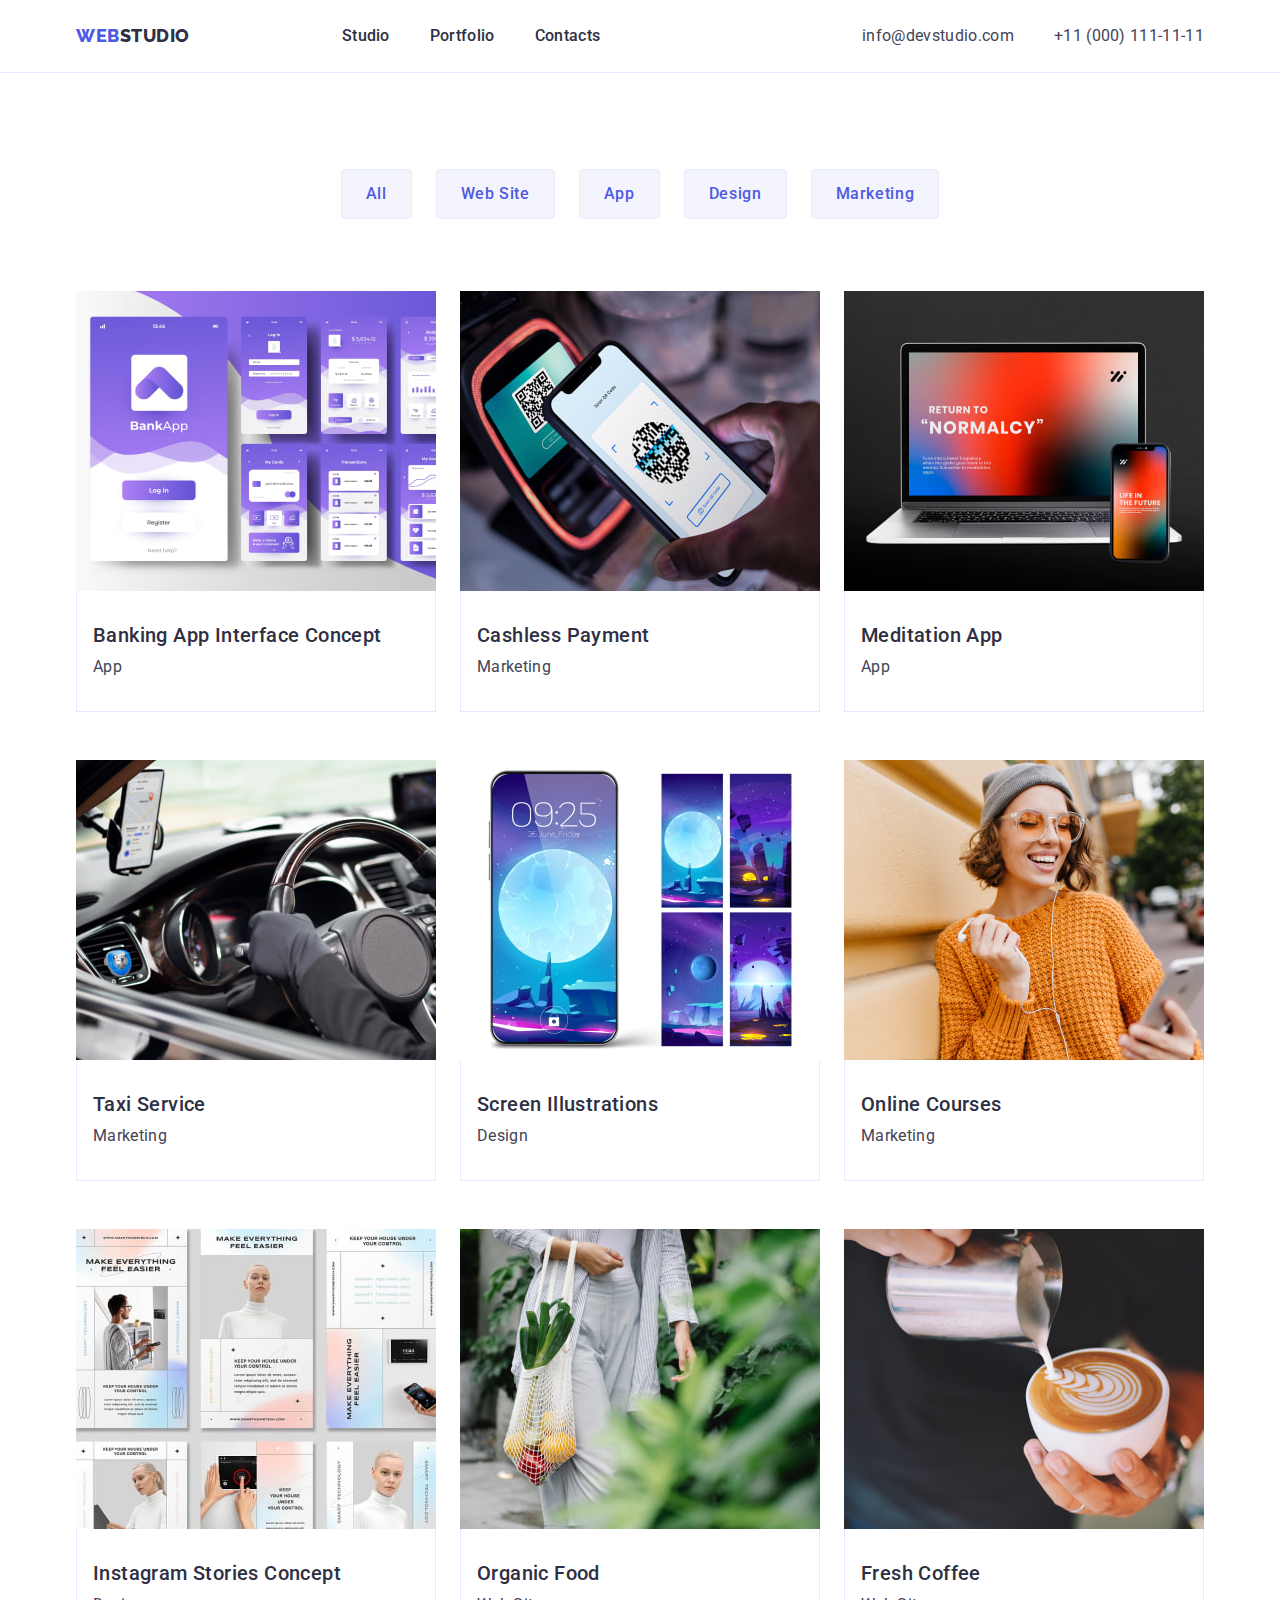
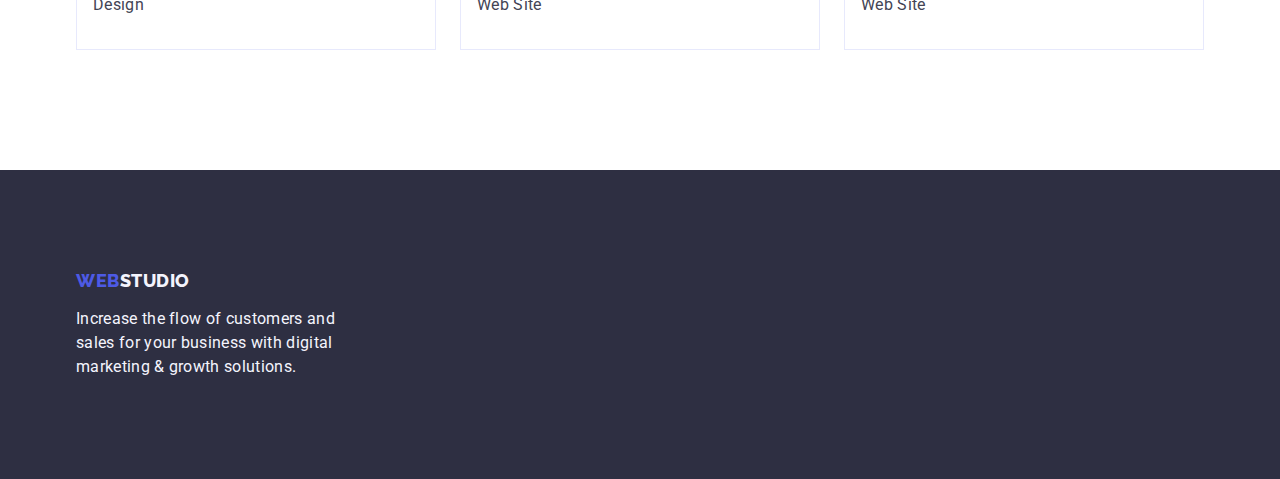
==== portfolio.html @ 20283d9d "Initial commit" ====
<!DOCTYPE html>
<html lang="en">
  <head>
    <meta charset="UTF-8" />
    <link rel="preconnect" href="https://fonts.googleapis.com" />
    <link rel="preconnect" href="https://fonts.gstatic.com" crossorigin />
    <link
      href="https://fonts.googleapis.com/css2?family=Raleway:wght@800&family=Roboto:wght@400;500;700;900&display=swap"
      rel="stylesheet"
    />
    <meta name="viewport" content="width=device-width, initial-scale=1.0" />
    <title>Document</title>
    <link
      rel="stylesheet"
      href="https://cdnjs.cloudflare.com/ajax/libs/modern-normalize/2.0.0/modern-normalize.min.css"
    />
    <link rel="stylesheet" href="./css/styles.css" />
  </head>
  <body>
    <header class="header-wrapper">
      <!-- Logo -->
      <div class="container header-container">
        <nav class="list nav-list">
          <a class="link logo" href="./index.html"
            >Web<span class="studio">Studio</span></a
          >
          <ul class="header-list list">
            <li>
              <a class="link link-menu" href="./index.html">Studio</a>
            </li>
            <li>
              <a class="link link-menu" href="./portfolio.html">Portfolio</a>
            </li>
            <li>
              <a class="link link-menu" href="">Contacts</a>
            </li>
          </ul>
        </nav>
        <address class="address">
          <ul class="list address-list">
            <li>
              <a class="link link-address" href="mailto:info@devstudio.com"
                >info@devstudio.com</a
              >
            </li>
            <li>
              <a class="link link-address" href="tel:+110001111111"
                >+11 (000) 111-11-11</a
              >
            </li>
          </ul>
        </address>
      </div>
    </header>
    <main>
      <section class="portfolio-section">
        <div class="container">
          <h1 class="visually-hidden">Portfolio</h1>
          <!--Filters -->
          <ul class="list list-filters">
            <li>
              <button class="filters-btn button" type="button">All</button>
            </li>
            <li>
              <button class="filters-btn button" type="button">Web Site</button>
            </li>
            <li>
              <button class="filters-btn button" type="button">App</button>
            </li>
            <li>
              <button class="filters-btn button" type="button">Design</button>
            </li>
            <li>
              <button class="filters-btn button" type="button">
                Marketing
              </button>
            </li>
          </ul>
          <!--Option-->
          <ul class="list option-list">
            <li class="option-item">
              <a class="link" href="#">
                <img
                  class="option-item-img"
                  src="./images/portfolio/img-3-p.jpg"
                  alt="Banking App"
                  width="360"
                  height="300"
                />
                <div class="option-wrapper">
                  <h2 class="option-title">Banking App Interface Concept</h2>
                  <p class="option-text">App</p>
                </div>
              </a>
            </li>
            <li class="option-item">
              <a class="link" href="#">
                <img
                  class="option-item-img"
                  src="./images/portfolio/img-2-p.jpg"
                  alt="Cashless Payment"
                  width="360"
                  height="300"
                />
                <div class="option-wrapper">
                  <h2 class="option-title">Cashless Payment</h2>
                  <p class="option-text">Marketing</p>
                </div>
              </a>
            </li>
            <li class="option-item">
              <a class="link" href="#">
                <img
                  class="option-item-img"
                  src="./images/portfolio/img-1-p.jpg"
                  alt="Meditation App"
                  width="360"
                  height="300"
                />
                <div class="option-wrapper">
                  <h2 class="option-title">Meditation App</h2>
                  <p class="option-text">App</p>
                </div>
              </a>
            </li>
            <li class="option-item">
              <a class="link" href="#">
                <img
                  class="option-item-img"
                  src="./images/portfolio/img-4-p.jpg"
                  alt="Taxi Server"
                  width="360"
                  height="300"
                />
                <div class="option-wrapper">
                  <h2 class="option-title">Taxi Service</h2>
                  <p class="option-text">Marketing</p>
                </div>
              </a>
            </li>
            <li class="option-item">
              <a class="link" href="#">
                <img
                  class="option-item-img"
                  src="./images/portfolio/img-5-p.jpg"
                  alt="Screen Illustration"
                  width="360"
                  height="300"
                />
                <div class="option-wrapper">
                  <h2 class="option-title">Screen Illustrations</h2>
                  <p class="option-text">Design</p>
                </div>
              </a>
            </li>
            <li class="option-item">
              <a class="link" href="#">
                <img
                  class="option-item-img"
                  src="./images/portfolio/img-6-p.jpg"
                  alt="Online Courses"
                  width="360"
                  height="300"
                />
                <div class="option-wrapper">
                  <h2 class="option-title">Online Courses</h2>
                  <p class="option-text">Marketing</p>
                </div>
              </a>
            </li>
            <li class="option-item">
              <a class="link" href="#">
                <img
                  class="option-item-img"
                  src="./images/portfolio/img-7-p.jpg"
                  alt="Instagram Stories Concept"
                  width="360"
                  height="300"
                />
                <div class="option-wrapper">
                  <h2 class="option-title">Instagram Stories Concept</h2>
                  <p class="option-text">Design</p>
                </div>
              </a>
            </li>
            <li class="option-item">
              <a class="link" href="#">
                <img
                  class="option-item-img"
                  src="./images/portfolio/img-8-p.jpg"
                  alt="Organic Food"
                  width="360"
                  height="300"
                />
                <div class="option-wrapper">
                  <h2 class="option-title">Organic Food</h2>
                  <p class="option-text">Web Site</p>
                </div>
              </a>
            </li>
            <li class="option-item">
              <a class="link" href="#">
                <img
                  class="option-item-img"
                  src="./images/portfolio/img-9-p.jpg"
                  alt="Fresh Coffee"
                  width="360"
                  height="300"
                />
                <div class="option-wrapper">
                  <h2 class="option-title">Fresh Coffee</h2>
                  <p class="option-text">Web Site</p>
                </div>
              </a>
            </li>
          </ul>
        </div>
      </section>
    </main>
    <footer class="list-footer">
      <div class="container footer-container">
        <a class="logo-footer link logo" href="./index.html"
          >Web<span class="logos-studios">Studio</span></a
        >
        <p class="logos-text">
          Increase the flow of customers and sales for your business with
          digital marketing & growth solutions.
        </p>
      </div>
    </footer>
  </body>
</html>
---- css/styles.css ----
:root {
  --iris: #4d5ae5;
  --ocean: #404bbf;
  --navy-blue: #2e2f42;
  --success-color: #31d0aa;
  --text-color: #2e2f42;
  --subtle-text-color: #8e8f99;
  --cornflower: #e7e9fc;
  --cloud: #f4f4fd;
  --modal-overlay-color: #2e2f42;
  --hero-background-color: #2e2f42;
  --white-background-color: #ffffff;
  --modal-background-color: #fcfcfc;
  --primary-font: 'Raleway', sans-serif;
  --title-font: 'Roboto', sans-serif;
  --slate: #434455;
}

/**
  |============================
  |Base style
  |============================
*/
/* *,
*::before,
*::after {
  box-sizing: border-box;
} */

body {
  font-family: 'Roboto', sans-serif;
  font-weight: Regular;
  size: 16px;
  font-style: normal;
  font-weight: 400;
  line-height: 1.5;
  letter-spacing: 2%;
  color: #434455;
  background-color: var(--white-background-color);
  margin: 0;
}
.visually-hidden {
  position: absolute;
  width: 1px;
  height: 1px;
  margin: -1px;
  border: 0;
  padding: 0;
  white-space: nowrap;
  clip-path: inset(100%);
  clip: rect(0 0 0 0);
  overflow: hidden;
}

ul {
  margin: 0;
  padding: 0;
  list-style-type: none;
}
h1,
h2,
h3,
h4,
h5,
h6,
p {
  margin: 0;
}

.list {
  list-style: none;
  padding: 0;
  margin: 0;
}
.link {
  color: currentColor;
  text-decoration: none;
}
.button {
  cursor: pointer;
}
img {
  display: block;
  max-width: 100%;
  height: auto;
}

.container {
  width: 1158px;
  margin-left: auto;
  margin-right: auto;
  padding-left: 15px;
  padding-right: 15px;
}
.section {
  padding: 120px 0;
}

.title {
  color: var(--navy-blue, #2e2f42);
  text-align: center;
  font-family: var(--title-font);
  font-size: 36px;
  font-weight: 700;
  line-height: 1.11; /* 111.111% */
  letter-spacing: 0.72px;
  text-transform: capitalize;
  width: 333px;
  margin: 0 auto;
  margin-bottom: 72px;
}

/**
  |============================
  | Header
  |============================
*/
.header-wrapper {
  border-bottom: 1px solid #e7e9fc;
}

.header-container {
  display: flex;
  justify-content: space-between;
}

.nav-list {
  display: flex;
  align-items: center;
}

.header-list {
  display: flex;
  gap: 40px;
}

.logo {
  color: var(--iris, #4d5ae5);
  font-family: 'Raleway', sans-serif;
  font-size: 18px;
  font-style: normal;
  font-weight: 800;
  line-height: 1.17; /* 116.667% */
  letter-spacing: 0.03em;
  text-transform: uppercase;
  text-decoration: none;
  margin-right: 76px;
}
.link {
  text-decoration: none;
  display: inline-block;
}
.studio {
  color: var(--navy-blue, #2e2f42);
  font-family: 'Raleway', sans-serif;
  font-size: 18px;
  font-style: normal;
  font-weight: 800;
  line-height: 1.17; /* 116.667% */
  letter-spacing: 0.03em;
  text-transform: uppercase;
  margin-right: 76px;
}
.list {
  color: var(--navy-blue, #2e2f42);
  font-family: Roboto;
  font-size: 16px;
  font-weight: 500;
  line-height: 1.5; /* 150% */
  letter-spacing: 0.02em;
}

.list .link-menu:hover,
.list .link-menu:focus {
  color: var(--ocean, #404bbf);
}

.link-menu {
  font-size: 16px;
  font-weight: 500;
  line-height: 1.5; /* 150% */
  letter-spacing: 0.02em;
  color: var(--navy-blue, #2e2f42);
  text-decoration: none;
  padding: 24px 0;
}

.address-list {
  display: flex;
  gap: 40px;
  padding-top: 24px;
  padding-bottom: 24px;
}

.address .link-address:hover,
.address .link-address:focus {
  color: var(--ocean, #404bbf);
}
.address {
  font-style: normal;
}
.link-address {
  font-family: var(--title-font);
  font-size: 16px;
  font-weight: 400;
  line-height: 1.5; /* 150% */
  letter-spacing: 0.32px;
  color: var(--slate, #434455);
  text-decoration: none;
}

/**
  |============================
  | Hero
  |============================
*/

.list-hero {
  padding: 188px 0;
  background-color: var(--navy-blue, #2e2f42);
  display: flex;
  flex-direction: column;
  align-items: center;
}
.hero-title {
  font-family: var(--title-font);
  font-size: 56px;
  font-weight: 700;
  line-height: 1.07; /* 107.143% */
  color: var(--white, #fff);
  text-align: center;
  letter-spacing: 1.12px;
  max-width: 496px;
  margin: auto;
  margin-bottom: 48px;
}
.hero-btn {
  font-family: var(--title-font);
  font-size: 16px;
  font-weight: 500;
  background-color: var(--iris, #4d5ae5);
  color: var(--white, #fff);
  line-height: 1.5; /* 150% */
  letter-spacing: 0.04em;
  cursor: pointer;
  padding: 16px 32px;
  border-radius: 4px;
  box-shadow: 0px 4px 4px 0px rgba(0, 0, 0, 0.15);
  margin: auto;
  border: 0px;
  min-width: 169px;
  display: block;
}

.hero-btn:hover,
.hero-btn:focus {
  background: var(--ocean, #404bbf);
}
/**
  |============================
  | Advantages
  |============================
*/
.advantages-list {
  display: flex;
  gap: 24px;
}
.advantages-item {
  flex-basis: calc((100% - 24px * 3) / 4);
}

.advantages-item-title {
  font-family: var(--title-font);
  font-size: 20px;
  font-weight: 500;
  line-height: 1.2; /* 120% */
  color: var(--navy-blue, #2e2f42);
  letter-spacing: 0.4px;
  margin-bottom: 8px;
}
.advantages-item-text {
  font-family: var(--title-font);
  font-size: 16px;
  line-height: 1.5; /* 150% */
  color: var(--slate, #434455);
  letter-spacing: 0.32px;
}
/**
  |============================
  | Works
  |============================
*/
.work-section {
  padding-bottom: 120px;
}
.works-list {
  display: flex;
  gap: 24px;
}

/**
  |============================
  | Team
  |============================
*/

.team-section {
  background-color: #f4f4fd;
}

.team-list {
  display: flex;
  gap: 24px;
}

.team-wrapper {
  padding: 32px 0;
}
.team-item {
  border-radius: 0px 0px 4px 4px;
  background: var(--white, #fff);
  box-shadow: 0px 2px 1px 0px rgba(46, 47, 66, 0.08),
    0px 1px 1px 0px rgba(46, 47, 66, 0.16),
    0px 1px 6px 0px rgba(46, 47, 66, 0.08);
}
.team-item-title {
  font-family: var(--title-font);
  font-size: 20px;
  font-weight: 500;
  line-height: 1.2; /* 120% */
  color: var(--navy-blue, #2e2f42);
  background-color: #ffffff;
  text-align: center;
  letter-spacing: 0.4px;
  margin-bottom: 8px;
}
.team-item-text {
  font-size: 16px;
  line-height: 1.5; /* 150% */
  color: var(--slate, #434455);
  text-align: center;
  letter-spacing: 0.32px;
}

.team-item-img {
  margin-bottom: 32px;
}

/**
  |============================
  | Section Portfolio
  |============================
*/

.portfolio-section {
  padding-top: 96px;
  padding-bottom: 120px;
}

/**
  |============================
  | Filters
  |============================
*/

.filters-btn {
  border: 1px solid var(--cornflower, #e7e9fc);
  cursor: pointer;
  color: var(--iris, #4d5ae5);
  background: var(--cloud, #f4f4fd);
  text-align: center;
  font-family: 'Roboto', sans-serif;
  font-size: 16px;
  font-weight: 500;
  line-height: 1.5; /* 150% */
  letter-spacing: 0.04em;
  padding: 12px 24px;
  border-radius: 4px;
}

.filters-btn:hover,
.filters-btn:focus {
  background-color: #404bbf;
  color: #ffffff;
  border: 1px solid transparent;
}

.list-filters {
  display: flex;
  justify-content: center;
  gap: 24px;

  margin-bottom: 72px;
}

/**
  |============================
  | Option 
  |============================
*/

.option-wrapper {
  border: 1px solid var(--cornflower, #e7e9fc);
  background: var(--white, #fff);
  padding: 32px 16px;
  border-top: none;
}
.option-list {
  display: flex;
  flex-wrap: wrap;
  gap: 48px 24px;
}

.option-item {
  width: calc((100% - 48px) / 3);
}

.option-title {
  color: var(--navy-blue, #2e2f42);
  font-size: 20px;
  font-weight: 500;
  line-height: 1.2; /* 120% */
  letter-spacing: 0.02em;
  text-transform: none;
  margin-bottom: 8px;
}
.option-text {
  color: var(--slate, #434455);
  font-size: 16px;
  font-style: normal;
  font-weight: 400;
  line-height: 24px; /* 150% */
  letter-spacing: 0.32px;
  text-transform: none;
}
/**
  |============================
  | Footer
  |============================
*/
.logo-footer {
  margin-bottom: 16px;
}
.list-footer {
  background: var(--navy-blue, #2e2f42);
  width: 264;
  padding-top: 100px;
  padding-bottom: 100px;
}
.logos-studios {
  color: #f4f4fd;
  font-family: 'Raleway', sans-serif;
  font-size: 18px;
  font-style: normal;
  font-weight: 800;
  line-height: 1, 17; /* 116.667% */
  letter-spacing: 0.54px;
  text-transform: uppercase;
}
.logos-text {
  color: #f4f4fd;
  font-family: var(--title-font);
  font-size: 16px;
  line-height: 1.5; /* 150% */
  letter-spacing: 0.32px;
  width: 264px;
}
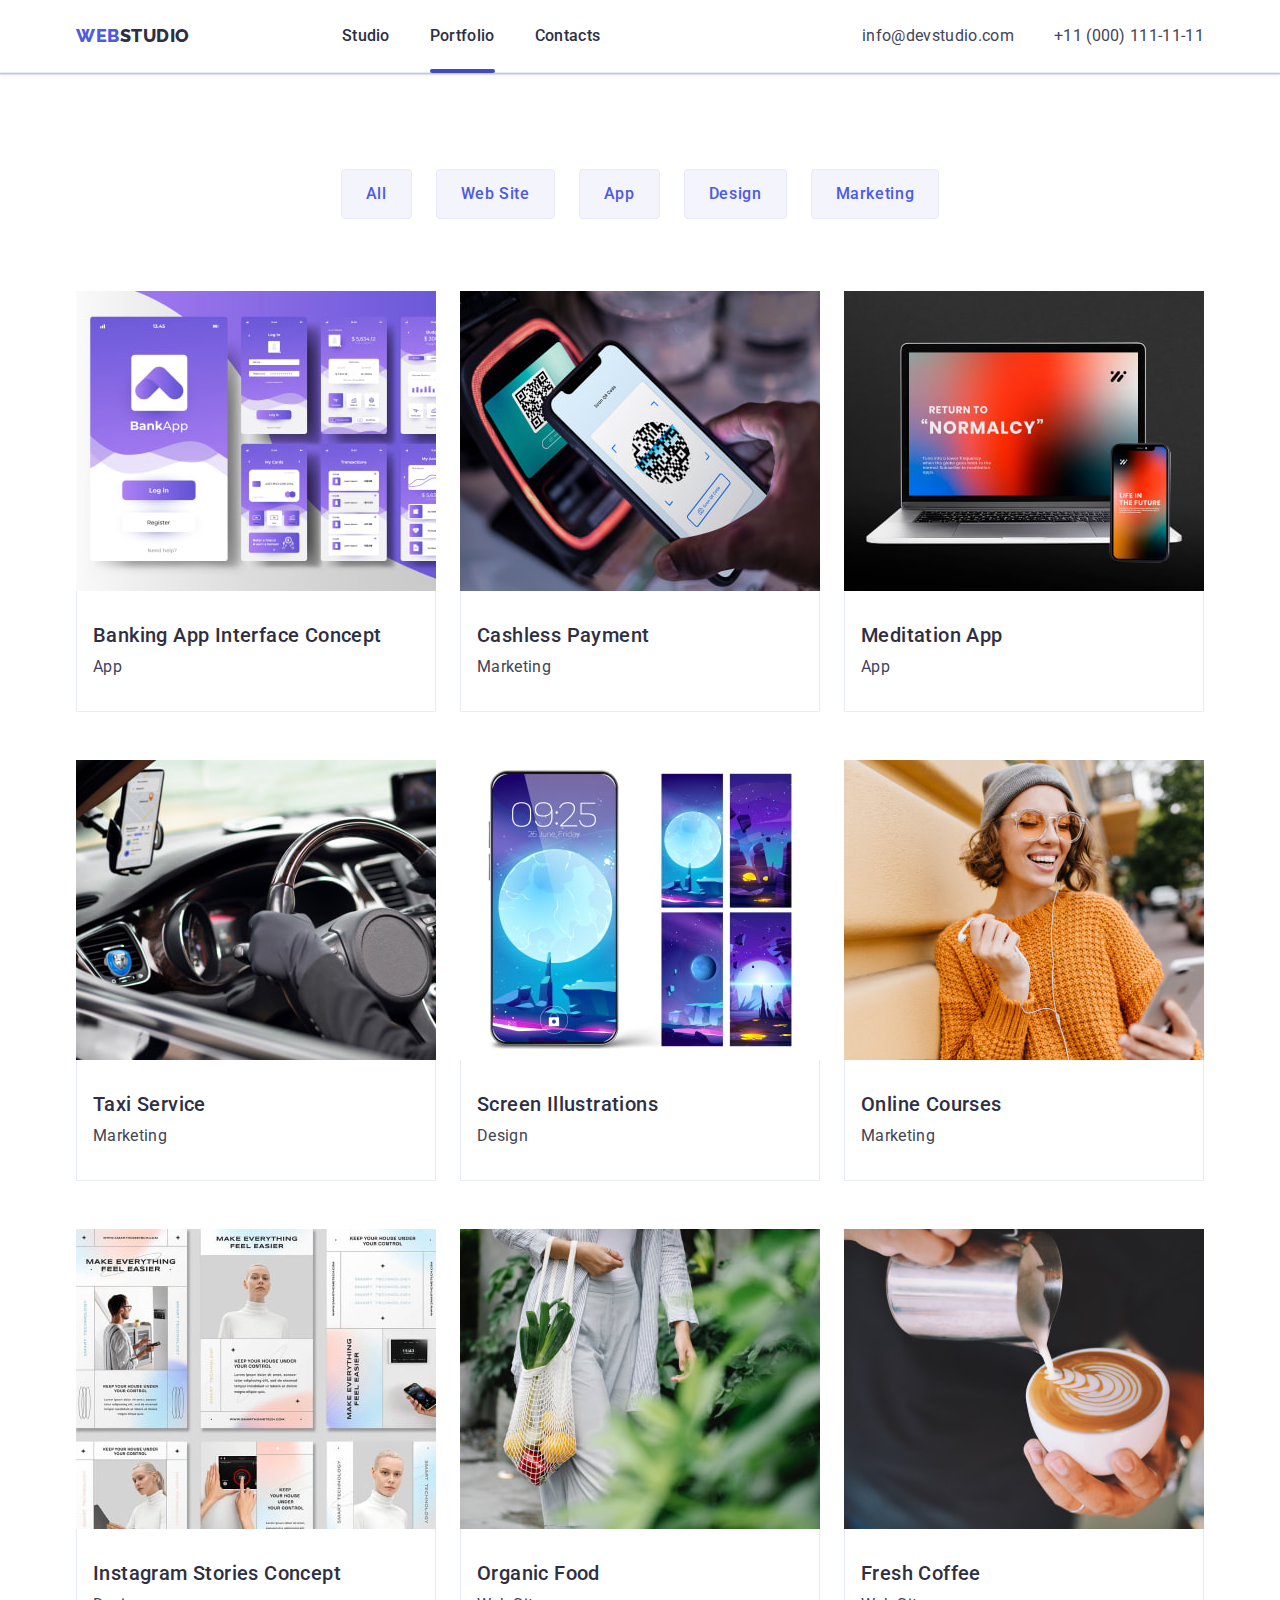
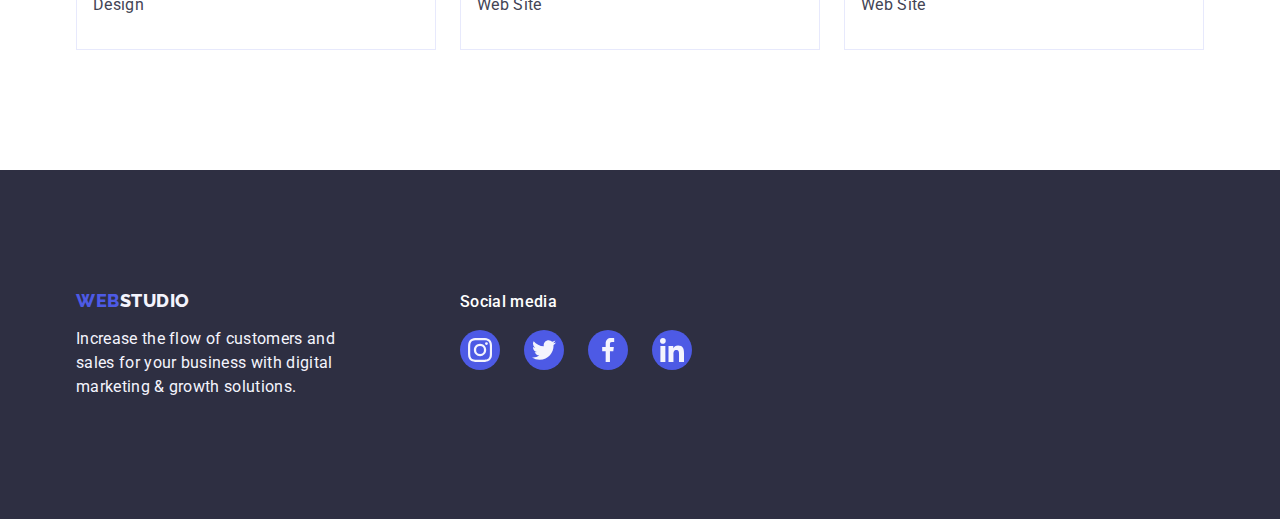
==== commit df4d7593: "Update index.html" ====
--- a/portfolio.html
+++ b/portfolio.html
@@ -29,7 +29,9 @@
               <a class="link link-menu" href="./index.html">Studio</a>
             </li>
             <li>
-              <a class="link link-menu" href="./portfolio.html">Portfolio</a>
+              <a class="link link-menu current" href="./portfolio.html"
+                >Portfolio</a
+              >
             </li>
             <li>
               <a class="link link-menu" href="">Contacts</a>
@@ -80,13 +82,22 @@
           <ul class="list option-list">
             <li class="option-item">
               <a class="link" href="#">
-                <img
-                  class="option-item-img"
-                  src="./images/portfolio/img-3-p.jpg"
-                  alt="Banking App"
-                  width="360"
-                  height="300"
-                />
+                <div class="option-box">
+                  <img
+                    class="option-item-img"
+                    src="./images/portfolio/img-3-p.jpg"
+                    alt="Banking App"
+                    width="360"
+                    height="300"
+                  />
+                  <div class="overlay">
+                    <p class="overlay-text">
+                      14 Stylish and User-Friendly App Design Concepts · Task
+                      Manager App · Calorie Tracker App · Exotic Fruit Ecommerce
+                      App · Cloud Storage App
+                    </p>
+                  </div>
+                </div>
                 <div class="option-wrapper">
                   <h2 class="option-title">Banking App Interface Concept</h2>
                   <p class="option-text">App</p>
@@ -95,13 +106,22 @@
             </li>
             <li class="option-item">
               <a class="link" href="#">
-                <img
-                  class="option-item-img"
-                  src="./images/portfolio/img-2-p.jpg"
-                  alt="Cashless Payment"
-                  width="360"
-                  height="300"
-                />
+                <div class="option-box">
+                  <img
+                    class="option-item-img"
+                    src="./images/portfolio/img-2-p.jpg"
+                    alt="Cashless Payment"
+                    width="360"
+                    height="300"
+                  />
+                  <div class="overlay">
+                    <p class="overlay-text">
+                      14 Stylish and User-Friendly App Design Concepts · Task
+                      Manager App · Calorie Tracker App · Exotic Fruit Ecommerce
+                      App · Cloud Storage App
+                    </p>
+                  </div>
+                </div>
                 <div class="option-wrapper">
                   <h2 class="option-title">Cashless Payment</h2>
                   <p class="option-text">Marketing</p>
@@ -110,13 +130,22 @@
             </li>
             <li class="option-item">
               <a class="link" href="#">
-                <img
-                  class="option-item-img"
-                  src="./images/portfolio/img-1-p.jpg"
-                  alt="Meditation App"
-                  width="360"
-                  height="300"
-                />
+                <div class="option-box">
+                  <img
+                    class="option-item-img"
+                    src="./images/portfolio/img-1-p.jpg"
+                    alt="Cashless Payment"
+                    width="360"
+                    height="300"
+                  />
+                  <div class="overlay">
+                    <p class="overlay-text">
+                      14 Stylish and User-Friendly App Design Concepts · Task
+                      Manager App · Calorie Tracker App · Exotic Fruit Ecommerce
+                      App · Cloud Storage App
+                    </p>
+                  </div>
+                </div>
                 <div class="option-wrapper">
                   <h2 class="option-title">Meditation App</h2>
                   <p class="option-text">App</p>
@@ -125,13 +154,22 @@
             </li>
             <li class="option-item">
               <a class="link" href="#">
-                <img
-                  class="option-item-img"
-                  src="./images/portfolio/img-4-p.jpg"
-                  alt="Taxi Server"
-                  width="360"
-                  height="300"
-                />
+                <div class="option-box">
+                  <img
+                    class="option-item-img"
+                    src="./images/portfolio/img-4-p.jpg"
+                    alt="Taxi Server"
+                    width="360"
+                    height="300"
+                  />
+                  <div class="overlay">
+                    <p class="overlay-text">
+                      14 Stylish and User-Friendly App Design Concepts · Task
+                      Manager App · Calorie Tracker App · Exotic Fruit Ecommerce
+                      App · Cloud Storage App
+                    </p>
+                  </div>
+                </div>
                 <div class="option-wrapper">
                   <h2 class="option-title">Taxi Service</h2>
                   <p class="option-text">Marketing</p>
@@ -140,13 +178,22 @@
             </li>
             <li class="option-item">
               <a class="link" href="#">
-                <img
-                  class="option-item-img"
-                  src="./images/portfolio/img-5-p.jpg"
-                  alt="Screen Illustration"
-                  width="360"
-                  height="300"
-                />
+                <div class="option-box">
+                  <img
+                    class="option-item-img"
+                    src="./images/portfolio/img-5-p.jpg"
+                    alt="Screen Illustration"
+                    width="360"
+                    height="300"
+                  />
+                  <div class="overlay">
+                    <p class="overlay-text">
+                      14 Stylish and User-Friendly App Design Concepts · Task
+                      Manager App · Calorie Tracker App · Exotic Fruit Ecommerce
+                      App · Cloud Storage App
+                    </p>
+                  </div>
+                </div>
                 <div class="option-wrapper">
                   <h2 class="option-title">Screen Illustrations</h2>
                   <p class="option-text">Design</p>
@@ -155,13 +202,22 @@
             </li>
             <li class="option-item">
               <a class="link" href="#">
-                <img
-                  class="option-item-img"
-                  src="./images/portfolio/img-6-p.jpg"
-                  alt="Online Courses"
-                  width="360"
-                  height="300"
-                />
+                <div class="option-box">
+                  <img
+                    class="option-item-img"
+                    src="./images/portfolio/img-6-p.jpg"
+                    alt="Online Courses"
+                    width="360"
+                    height="300"
+                  />
+                  <div class="overlay">
+                    <p class="overlay-text">
+                      14 Stylish and User-Friendly App Design Concepts · Task
+                      Manager App · Calorie Tracker App · Exotic Fruit Ecommerce
+                      App · Cloud Storage App
+                    </p>
+                  </div>
+                </div>
                 <div class="option-wrapper">
                   <h2 class="option-title">Online Courses</h2>
                   <p class="option-text">Marketing</p>
@@ -170,13 +226,22 @@
             </li>
             <li class="option-item">
               <a class="link" href="#">
-                <img
-                  class="option-item-img"
-                  src="./images/portfolio/img-7-p.jpg"
-                  alt="Instagram Stories Concept"
-                  width="360"
-                  height="300"
-                />
+                <div class="option-box">
+                  <img
+                    class="option-item-img"
+                    src="./images/portfolio/img-7-p.jpg"
+                    alt="Instagram Stories Concept"
+                    width="360"
+                    height="300"
+                  />
+                  <div class="overlay">
+                    <p class="overlay-text">
+                      14 Stylish and User-Friendly App Design Concepts · Task
+                      Manager App · Calorie Tracker App · Exotic Fruit Ecommerce
+                      App · Cloud Storage App
+                    </p>
+                  </div>
+                </div>
                 <div class="option-wrapper">
                   <h2 class="option-title">Instagram Stories Concept</h2>
                   <p class="option-text">Design</p>
@@ -185,13 +250,22 @@
             </li>
             <li class="option-item">
               <a class="link" href="#">
-                <img
-                  class="option-item-img"
-                  src="./images/portfolio/img-8-p.jpg"
-                  alt="Organic Food"
-                  width="360"
-                  height="300"
-                />
+                <div class="option-box">
+                  <img
+                    class="option-item-img"
+                    src="./images/portfolio/img-8-p.jpg"
+                    alt="Organic Food"
+                    width="360"
+                    height="300"
+                  />
+                  <div class="overlay">
+                    <p class="overlay-text">
+                      14 Stylish and User-Friendly App Design Concepts · Task
+                      Manager App · Calorie Tracker App · Exotic Fruit Ecommerce
+                      App · Cloud Storage App
+                    </p>
+                  </div>
+                </div>
                 <div class="option-wrapper">
                   <h2 class="option-title">Organic Food</h2>
                   <p class="option-text">Web Site</p>
@@ -199,14 +273,23 @@
               </a>
             </li>
             <li class="option-item">
-              <a class="link" href="#">
-                <img
-                  class="option-item-img"
-                  src="./images/portfolio/img-9-p.jpg"
-                  alt="Fresh Coffee"
-                  width="360"
-                  height="300"
-                />
+              <a class="link option-link" href="#">
+                <div class="option-box">
+                  <img
+                    class="option-item-img"
+                    src="./images/portfolio/img-9-p.jpg"
+                    alt="Fresh Coffee"
+                    width="360"
+                    height="300"
+                  />
+                  <div class="overlay">
+                    <p class="overlay-text">
+                      14 Stylish and User-Friendly App Design Concepts · Task
+                      Manager App · Calorie Tracker App · Exotic Fruit Ecommerce
+                      App · Cloud Storage App
+                    </p>
+                  </div>
+                </div>
                 <div class="option-wrapper">
                   <h2 class="option-title">Fresh Coffee</h2>
                   <p class="option-text">Web Site</p>
@@ -217,15 +300,42 @@
         </div>
       </section>
     </main>
-    <footer class="list-footer">
-      <div class="container footer-container">
-        <a class="logo-footer link logo" href="./index.html"
-          >Web<span class="logos-studios">Studio</span></a
-        >
-        <p class="logos-text">
-          Increase the flow of customers and sales for your business with
-          digital marketing & growth solutions.
-        </p>
+    <footer class="list-footer section">
+      <div class="footer-container container">
+        <div class="logo-foot-container">
+          <a class="logo-footer link logo" href="./index.html"
+            >Web<span class="logos-studios">Studio</span></a
+          >
+          <p class="logos-text">
+            Increase the flow of customers and sales for your business with
+            digital marketing & growth solutions.
+          </p>
+        </div>
+        <div class="social-container">
+          <h3 class="social-title">Social media</h3>
+          <ul class="social-list list">
+            <li class="icon-footer">
+              <svg class="icon" width="24px" height="24px">
+                <use href="./images/icons.svg#icon-instagram"></use>
+              </svg>
+            </li>
+            <li class="icon-footer">
+              <svg class="icon" width="24px" height="24px">
+                <use href="./images/icons.svg#icon-twitter"></use>
+              </svg>
+            </li>
+            <li class="icon-footer">
+              <svg class="icon" width="24px" height="24px">
+                <use href="./images/icons.svg#icon-facebook"></use>
+              </svg>
+            </li>
+            <li class="icon-footer">
+              <svg class="icon" width="24px" height="24px">
+                <use href="./images/icons.svg#icon-linkedin"></use>
+              </svg>
+            </li>
+          </ul>
+        </div>
       </div>
     </footer>
   </body>
--- a/css/styles.css
+++ b/css/styles.css
@@ -1,30 +1,27 @@
 :root {
+  /* Color */
   --iris: #4d5ae5;
   --ocean: #404bbf;
   --navy-blue: #2e2f42;
-  --success-color: #31d0aa;
+  --green: #31d0aa;
   --text-color: #2e2f42;
-  --subtle-text-color: #8e8f99;
+  --lightslate: #8e8f99;
   --cornflower: #e7e9fc;
   --cloud: #f4f4fd;
   --modal-overlay-color: #2e2f42;
   --hero-background-color: #2e2f42;
   --white-background-color: #ffffff;
-  --modal-background-color: #fcfcfc;
+  --dairy: #fcfcfc;
+  --slate: #434455;
+  /* Font */
   --primary-font: 'Raleway', sans-serif;
   --title-font: 'Roboto', sans-serif;
-  --slate: #434455;
 }
 
 /**
   |============================
   |Base style
   |============================
-*/
-/* *,
-*::before,
-*::after {
-  box-sizing: border-box;
 } */
 
 body {
@@ -75,7 +72,9 @@
 .link {
   color: currentColor;
   text-decoration: none;
-}
+  display: inline-block;
+}
+
 .button {
   cursor: pointer;
 }
@@ -86,7 +85,7 @@
 }
 
 .container {
-  width: 1158px;
+  max-width: 1158px;
   margin-left: auto;
   margin-right: auto;
   padding-left: 15px;
@@ -109,6 +108,11 @@
   margin: 0 auto;
   margin-bottom: 72px;
 }
+.icon {
+  list-style: none;
+  padding: 0;
+  margin: 0;
+}
 
 /**
   |============================
@@ -116,7 +120,11 @@
   |============================
 */
 .header-wrapper {
-  border-bottom: 1px solid #e7e9fc;
+  border-bottom: 1px solid var(--cornflower, #e7e9fc);
+  background: var(--white, #fff);
+  box-shadow: 0px 1px 6px 0px rgba(46, 47, 66, 0.08),
+    0px 1px 1px 0px rgba(46, 47, 66, 0.16),
+    0px 2px 1px 0px rgba(46, 47, 66, 0.08);
 }
 
 .header-container {
@@ -146,10 +154,7 @@
   text-decoration: none;
   margin-right: 76px;
 }
-.link {
-  text-decoration: none;
-  display: inline-block;
-}
+
 .studio {
   color: var(--navy-blue, #2e2f42);
   font-family: 'Raleway', sans-serif;
@@ -170,11 +175,6 @@
   letter-spacing: 0.02em;
 }
 
-.list .link-menu:hover,
-.list .link-menu:focus {
-  color: var(--ocean, #404bbf);
-}
-
 .link-menu {
   font-size: 16px;
   font-weight: 500;
@@ -183,6 +183,28 @@
   color: var(--navy-blue, #2e2f42);
   text-decoration: none;
   padding: 24px 0;
+  position: relative;
+  transition: color 250ms cubic-bezier(0.4, 0, 0.2, 1);
+}
+
+.list .link-menu:hover,
+.list .link-menu:focus {
+  color: var(--ocean, #404bbf);
+}
+
+.link-menu::after {
+  content: '';
+  display: block;
+  width: 100%;
+  height: 4px;
+  border-radius: 2px;
+  position: absolute;
+  bottom: -1px;
+  left: 0;
+}
+
+.link-menu.current::after {
+  background: var(--ocean, #404bbf);
 }
 
 .address-list {
@@ -207,6 +229,7 @@
   letter-spacing: 0.32px;
   color: var(--slate, #434455);
   text-decoration: none;
+  transition: color 250ms cubic-bezier(0.4, 0, 0.2, 1);
 }
 
 /**
@@ -217,10 +240,20 @@
 
 .list-hero {
   padding: 188px 0;
+  max-width: 1440px;
+  height: 600px;
+  margin: 0 auto;
   background-color: var(--navy-blue, #2e2f42);
   display: flex;
   flex-direction: column;
   align-items: center;
+  background-image: linear-gradient(
+      rgba(46, 47, 66, 0.7),
+      rgba(46, 47, 66, 0.7)
+    ),
+    url(../images/hero-img/people-office1.jpg);
+  background-repeat: no-repeat;
+  background-position: center;
 }
 .hero-title {
   font-family: var(--title-font);
@@ -250,17 +283,28 @@
   border: 0px;
   min-width: 169px;
   display: block;
+  transition: background-color 250ms cubic-bezier(0.4, 0, 0.2, 1);
 }
 
 .hero-btn:hover,
 .hero-btn:focus {
-  background: var(--ocean, #404bbf);
+  background-color: var(--ocean, #404bbf);
 }
 /**
   |============================
   | Advantages
   |============================
 */
+
+.icon-container {
+  padding: 24px 100px;
+  display: flex;
+  justify-content: center;
+  align-items: center;
+  border-radius: 4px;
+  background: var(--cloud, #f4f4fd);
+  margin-bottom: 8px;
+}
 .advantages-list {
   display: flex;
   gap: 24px;
@@ -304,6 +348,30 @@
   |============================
 */
 
+.icon-list {
+  display: flex;
+  flex-wrap: wrap;
+  gap: 24px;
+  justify-content: center;
+  align-items: center;
+}
+
+.icon-item {
+  display: flex;
+  justify-content: center;
+  align-items: center;
+  background-color: var(--iris, #4d5ae5);
+  width: 40px;
+  height: 40px;
+  flex-shrink: 0;
+  border-radius: 50%;
+  transition: background-color 250ms cubic-bezier(0.4, 0, 0.2, 1);
+}
+
+.icon-item:hover,
+.icon-item:focus {
+  background-color: var(--green, #31d0aa);
+}
 .team-section {
   background-color: #f4f4fd;
 }
@@ -340,12 +408,40 @@
   color: var(--slate, #434455);
   text-align: center;
   letter-spacing: 0.32px;
-}
-
-.team-item-img {
-  margin-bottom: 32px;
-}
-
+  margin-bottom: 8px;
+}
+
+/**
+  |============================
+  | Customers
+  |============================
+*/
+
+.customers-list {
+  display: flex;
+  justify-content: space-between;
+  gap: 24px;
+}
+.customers-icon {
+  display: flex;
+  justify-content: center;
+  align-items: center;
+}
+
+.customers-link {
+  padding: 16px 32px;
+  fill: var(--lightslate);
+  border: 1px solid var(--lightslate);
+  border-radius: 5px;
+  transition: border-color 250ms cubic-bezier(0.4, 0, 0.2, 1),
+    color 250ms cubic-bezier(0.4, 0, 0.2, 1);
+}
+
+.customers-link:hover,
+.customers-link:focus {
+  fill: var(--ocean);
+  border: 1px solid var(--ocean);
+}
 /**
   |============================
   | Section Portfolio
@@ -376,13 +472,19 @@
   letter-spacing: 0.04em;
   padding: 12px 24px;
   border-radius: 4px;
+  transition: background-color 250ms cubic-bezier(0.4, 0, 0.2, 1),
+    color 250ms cubic-bezier(0.4, 0, 0.2, 1),
+    box-shadow 250ms cubic-bezier(0.4, 0, 0.2, 1);
 }
 
 .filters-btn:hover,
 .filters-btn:focus {
-  background-color: #404bbf;
   color: #ffffff;
   border: 1px solid transparent;
+  border-radius: 4px;
+  background: var(--ocean, #404bbf);
+  box-shadow: 0px 2px 2px 0px rgba(0, 0, 0, 0.12),
+    0px 2px 1px 0px rgba(0, 0, 0, 0.08), 0px 3px 1px 0px rgba(0, 0, 0, 0.1);
 }
 
 .list-filters {
@@ -395,7 +497,7 @@
 
 /**
   |============================
-  | Option 
+  |  Option
   |============================
 */
 
@@ -404,15 +506,13 @@
   background: var(--white, #fff);
   padding: 32px 16px;
   border-top: none;
-}
+  min-width: 360px;
+}
+
 .option-list {
   display: flex;
   flex-wrap: wrap;
   gap: 48px 24px;
-}
-
-.option-item {
-  width: calc((100% - 48px) / 3);
 }
 
 .option-title {
@@ -433,19 +533,94 @@
   letter-spacing: 0.32px;
   text-transform: none;
 }
+.option-item {
+  transition: box-shadow 250ms cubic-bezier(0.4, 0, 0.2, 1);
+}
+
+.option-box {
+  position: relative;
+  overflow: hidden;
+}
+
+.overlay {
+  display: flex;
+  justify-content: center;
+  position: absolute;
+  top: 0;
+  left: 0;
+  transform: translateY(100%);
+  transition-property: transform;
+  transition-duration: 250ms;
+  transition-timing-function: ease;
+  transition-delay: 0s;
+
+  padding: 32px;
+  padding-top: 40px;
+  width: 100%;
+  height: 100%;
+  background: var(--iris, #4d5ae5);
+}
+.overlay-text {
+  color: var(--cloud, #f4f4fd);
+  font-weight: 400;
+
+  letter-spacing: 0.02em;
+}
+
+.option-item:hover .overlay {
+  transform: translateY(0);
+}
+.option-item:hover {
+  box-shadow: 0px 2px 1px 0px rgba(46, 47, 66, 0.08),
+    0px 1px 1px 0px rgba(46, 47, 66, 0.16),
+    0px 1px 6px 0px rgba(46, 47, 66, 0.08);
+}
+
 /**
   |============================
   | Footer
   |============================
 */
+.list-footer {
+  background: var(--navy-blue, #2e2f42);
+}
+
+.footer-container {
+  display: flex;
+  gap: 120px;
+}
+.social-container {
+}
+
+.social-list {
+  display: flex;
+  flex-wrap: wrap;
+  gap: 24px;
+}
+.social-title {
+  color: var(--white, #fff);
+  font-size: 16px;
+  font-weight: 500;
+  letter-spacing: 0.32px;
+  margin-bottom: 16px;
+}
+.icon-footer {
+  background-color: var(--iris, #4d5ae5);
+  display: flex;
+  justify-content: center;
+  align-items: center;
+  width: 40px;
+  height: 40px;
+  border-radius: 50%;
+  transition: background-color 250ms cubic-bezier(0.4, 0, 0.2, 1);
+}
+
+.icon-footer:hover,
+.icon-footer:focus {
+  background-color: var(--green, #31d0aa);
+}
 .logo-footer {
   margin-bottom: 16px;
-}
-.list-footer {
-  background: var(--navy-blue, #2e2f42);
-  width: 264;
-  padding-top: 100px;
-  padding-bottom: 100px;
 }
 .logos-studios {
   color: #f4f4fd;
@@ -465,3 +640,61 @@
   letter-spacing: 0.32px;
   width: 264px;
 }
+
+/**
+  |============================
+  | Modal window
+  |============================
+*/
+
+.backdrop {
+  position: fixed;
+  top: 0;
+  left: 0;
+  width: 100%;
+  height: 100%;
+  background: var(--navy-blue-modal, rgba(46, 47, 66, 0.4));
+  transition: opacity 250ms ease-out, visibility 250ms ease-out;
+}
+
+.backdrop.is-hidden {
+  opacity: 0;
+  pointer-events: none;
+  visibility: hidden;
+}
+
+.modal {
+  width: 408px;
+  min-height: 584px;
+  border-radius: 4px;
+  background: var(--dairy, #fcfcfc);
+  box-shadow: 0px 2px 1px 0px rgba(0, 0, 0, 0.2),
+    0px 1px 3px 0px rgba(0, 0, 0, 0.12), 0px 1px 1px 0px rgba(0, 0, 0, 0.14);
+  position: absolute;
+  top: 50%;
+  left: 50%;
+  transform: translateX(-50%) translateY(-50%);
+  opacity: 1;
+  transition: transform 250ms ease-in 250ms, opacity 250ms ease-in 250ms;
+}
+
+.backdrop.is-hidden .modal {
+  transform: translateX(-50%) translateY(-70%);
+  opacity: 0;
+}
+.modal-btn {
+  background-color: var(--cornflower, #e7e9fc);
+  border: none;
+  border-radius: 50%;
+  padding: 0;
+  display: flex;
+  justify-content: center;
+  align-items: center;
+  min-width: 24px;
+  min-height: 24px;
+  position: absolute;
+  top: 24px;
+  right: 24px;
+}
+.modal-btn-icon {
+}
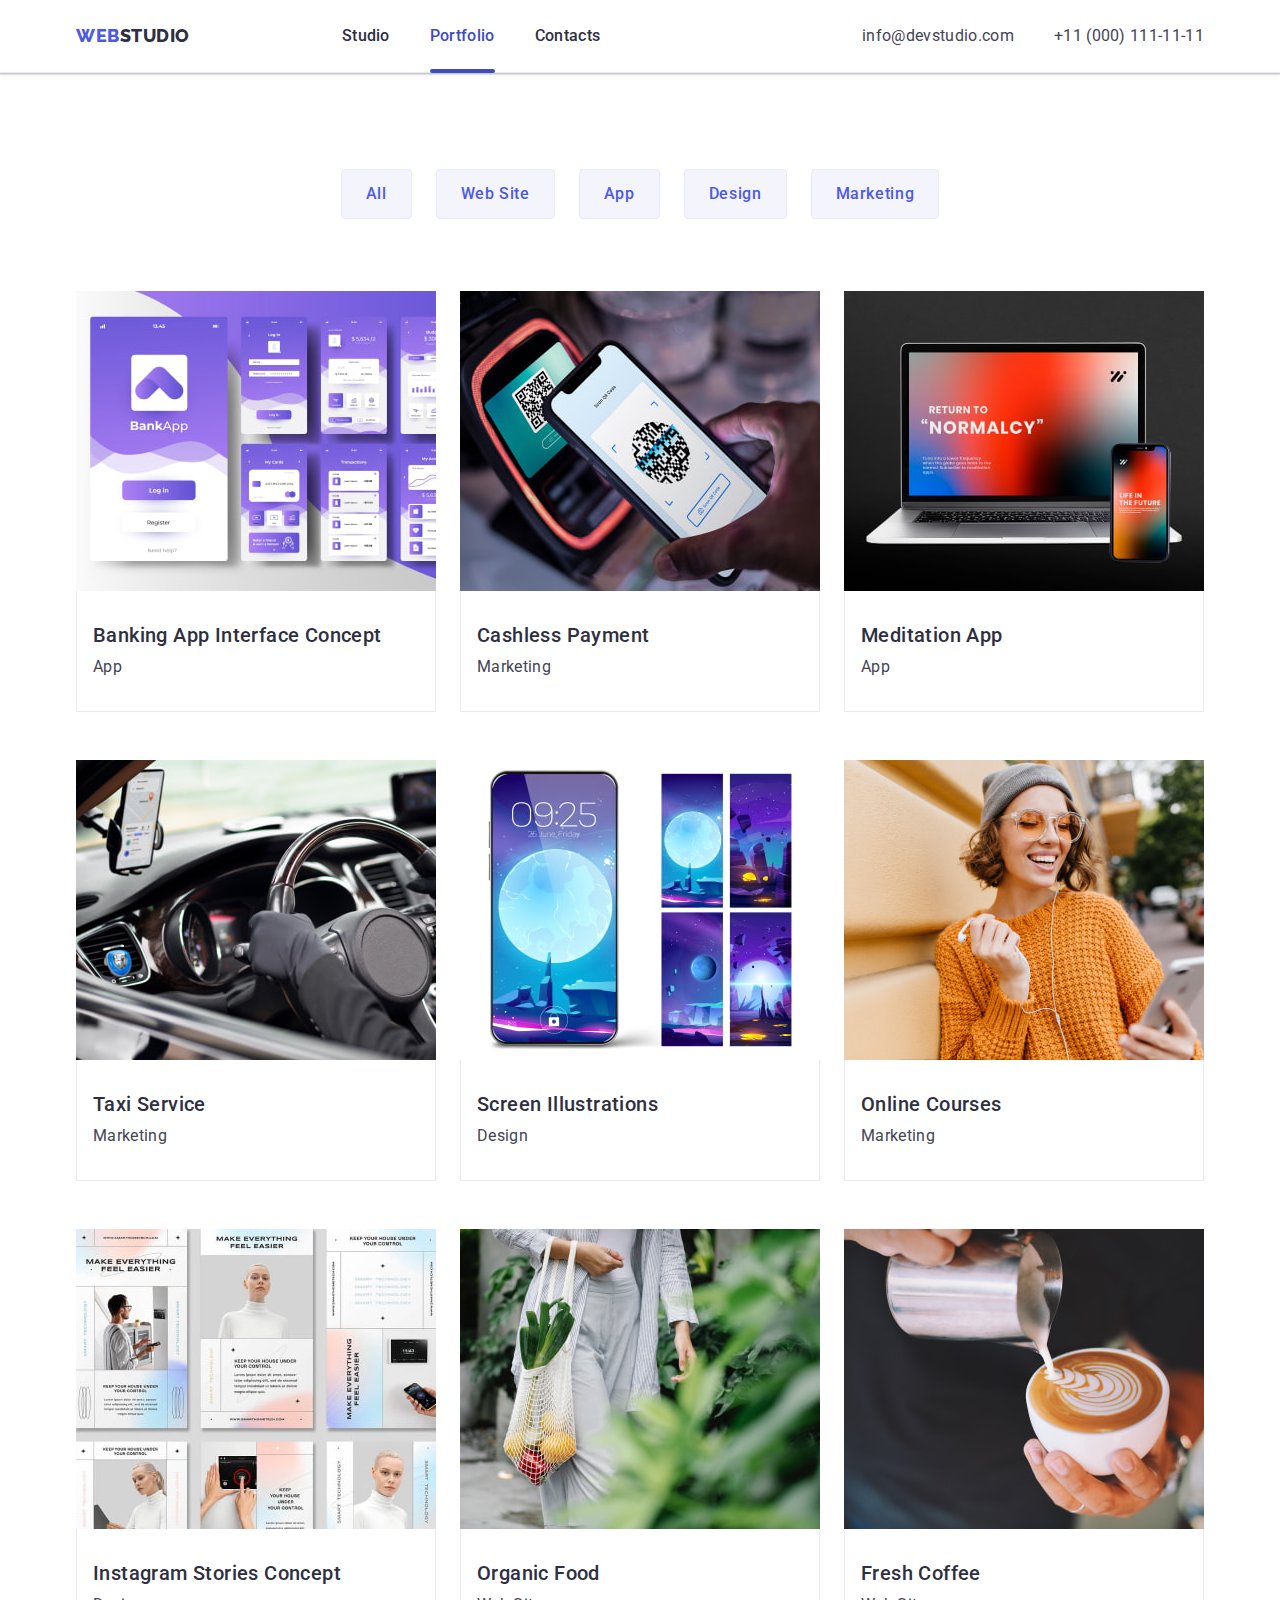
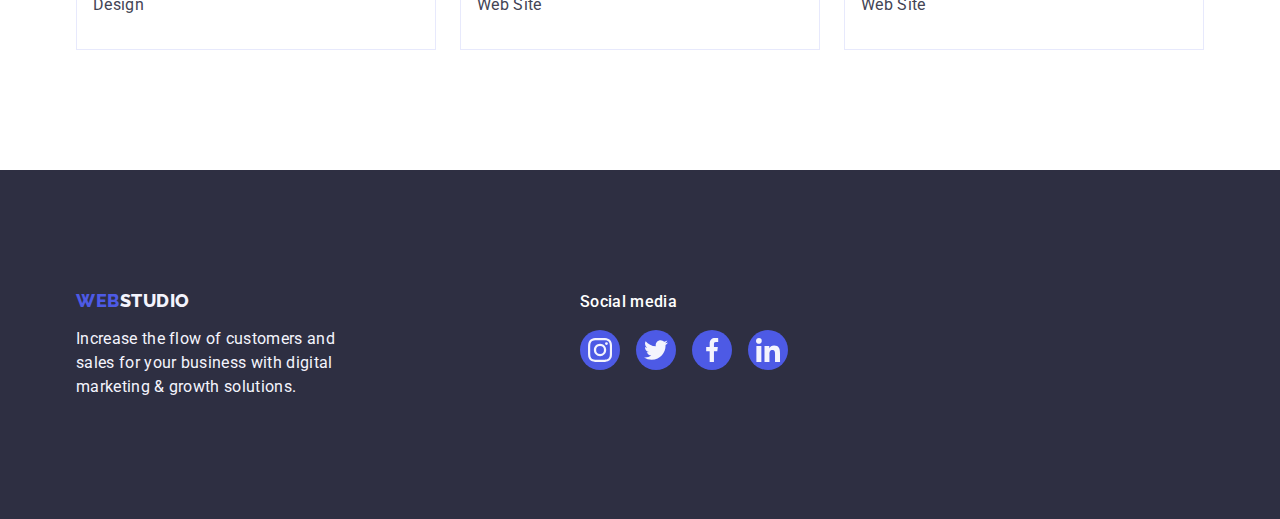
==== commit 629dcb85: "Update index/portfolio" ====
--- a/portfolio.html
+++ b/portfolio.html
@@ -81,7 +81,7 @@
           <!--Option-->
           <ul class="list option-list">
             <li class="option-item">
-              <a class="link" href="#">
+              <a class="option-link link" href="#">
                 <div class="option-box">
                   <img
                     class="option-item-img"
@@ -90,13 +90,11 @@
                     width="360"
                     height="300"
                   />
-                  <div class="overlay">
-                    <p class="overlay-text">
-                      14 Stylish and User-Friendly App Design Concepts · Task
-                      Manager App · Calorie Tracker App · Exotic Fruit Ecommerce
-                      App · Cloud Storage App
-                    </p>
-                  </div>
+                  <p class="overlay overlay-text">
+                    14 Stylish and User-Friendly App Design Concepts · Task
+                    Manager App · Calorie Tracker App · Exotic Fruit Ecommerce
+                    App · Cloud Storage App
+                  </p>
                 </div>
                 <div class="option-wrapper">
                   <h2 class="option-title">Banking App Interface Concept</h2>
@@ -105,7 +103,7 @@
               </a>
             </li>
             <li class="option-item">
-              <a class="link" href="#">
+              <a class="option-link link" href="#">
                 <div class="option-box">
                   <img
                     class="option-item-img"
@@ -114,13 +112,11 @@
                     width="360"
                     height="300"
                   />
-                  <div class="overlay">
-                    <p class="overlay-text">
-                      14 Stylish and User-Friendly App Design Concepts · Task
-                      Manager App · Calorie Tracker App · Exotic Fruit Ecommerce
-                      App · Cloud Storage App
-                    </p>
-                  </div>
+                  <p class="overlay overlay-text">
+                    14 Stylish and User-Friendly App Design Concepts · Task
+                    Manager App · Calorie Tracker App · Exotic Fruit Ecommerce
+                    App · Cloud Storage App
+                  </p>
                 </div>
                 <div class="option-wrapper">
                   <h2 class="option-title">Cashless Payment</h2>
@@ -129,7 +125,7 @@
               </a>
             </li>
             <li class="option-item">
-              <a class="link" href="#">
+              <a class="option-link link" href="#">
                 <div class="option-box">
                   <img
                     class="option-item-img"
@@ -138,13 +134,11 @@
                     width="360"
                     height="300"
                   />
-                  <div class="overlay">
-                    <p class="overlay-text">
-                      14 Stylish and User-Friendly App Design Concepts · Task
-                      Manager App · Calorie Tracker App · Exotic Fruit Ecommerce
-                      App · Cloud Storage App
-                    </p>
-                  </div>
+                  <p class="overlay overlay-text">
+                    14 Stylish and User-Friendly App Design Concepts · Task
+                    Manager App · Calorie Tracker App · Exotic Fruit Ecommerce
+                    App · Cloud Storage App
+                  </p>
                 </div>
                 <div class="option-wrapper">
                   <h2 class="option-title">Meditation App</h2>
@@ -153,7 +147,7 @@
               </a>
             </li>
             <li class="option-item">
-              <a class="link" href="#">
+              <a class="option-link link" href="#">
                 <div class="option-box">
                   <img
                     class="option-item-img"
@@ -162,13 +156,11 @@
                     width="360"
                     height="300"
                   />
-                  <div class="overlay">
-                    <p class="overlay-text">
-                      14 Stylish and User-Friendly App Design Concepts · Task
-                      Manager App · Calorie Tracker App · Exotic Fruit Ecommerce
-                      App · Cloud Storage App
-                    </p>
-                  </div>
+                  <p class="overlay overlay-text">
+                    14 Stylish and User-Friendly App Design Concepts · Task
+                    Manager App · Calorie Tracker App · Exotic Fruit Ecommerce
+                    App · Cloud Storage App
+                  </p>
                 </div>
                 <div class="option-wrapper">
                   <h2 class="option-title">Taxi Service</h2>
@@ -177,7 +169,7 @@
               </a>
             </li>
             <li class="option-item">
-              <a class="link" href="#">
+              <a class="option-link link" href="#">
                 <div class="option-box">
                   <img
                     class="option-item-img"
@@ -186,13 +178,11 @@
                     width="360"
                     height="300"
                   />
-                  <div class="overlay">
-                    <p class="overlay-text">
-                      14 Stylish and User-Friendly App Design Concepts · Task
-                      Manager App · Calorie Tracker App · Exotic Fruit Ecommerce
-                      App · Cloud Storage App
-                    </p>
-                  </div>
+                  <p class="overlay overlay-text">
+                    14 Stylish and User-Friendly App Design Concepts · Task
+                    Manager App · Calorie Tracker App · Exotic Fruit Ecommerce
+                    App · Cloud Storage App
+                  </p>
                 </div>
                 <div class="option-wrapper">
                   <h2 class="option-title">Screen Illustrations</h2>
@@ -201,7 +191,7 @@
               </a>
             </li>
             <li class="option-item">
-              <a class="link" href="#">
+              <a class="option-link link" href="#">
                 <div class="option-box">
                   <img
                     class="option-item-img"
@@ -210,13 +200,11 @@
                     width="360"
                     height="300"
                   />
-                  <div class="overlay">
-                    <p class="overlay-text">
-                      14 Stylish and User-Friendly App Design Concepts · Task
-                      Manager App · Calorie Tracker App · Exotic Fruit Ecommerce
-                      App · Cloud Storage App
-                    </p>
-                  </div>
+                  <p class="overlay overlay-text">
+                    14 Stylish and User-Friendly App Design Concepts · Task
+                    Manager App · Calorie Tracker App · Exotic Fruit Ecommerce
+                    App · Cloud Storage App
+                  </p>
                 </div>
                 <div class="option-wrapper">
                   <h2 class="option-title">Online Courses</h2>
@@ -225,7 +213,7 @@
               </a>
             </li>
             <li class="option-item">
-              <a class="link" href="#">
+              <a class="option-link link" href="#">
                 <div class="option-box">
                   <img
                     class="option-item-img"
@@ -234,13 +222,11 @@
                     width="360"
                     height="300"
                   />
-                  <div class="overlay">
-                    <p class="overlay-text">
-                      14 Stylish and User-Friendly App Design Concepts · Task
-                      Manager App · Calorie Tracker App · Exotic Fruit Ecommerce
-                      App · Cloud Storage App
-                    </p>
-                  </div>
+                  <p class="overlay overlay-text">
+                    14 Stylish and User-Friendly App Design Concepts · Task
+                    Manager App · Calorie Tracker App · Exotic Fruit Ecommerce
+                    App · Cloud Storage App
+                  </p>
                 </div>
                 <div class="option-wrapper">
                   <h2 class="option-title">Instagram Stories Concept</h2>
@@ -249,7 +235,7 @@
               </a>
             </li>
             <li class="option-item">
-              <a class="link" href="#">
+              <a class="option-link link" href="#">
                 <div class="option-box">
                   <img
                     class="option-item-img"
@@ -258,13 +244,11 @@
                     width="360"
                     height="300"
                   />
-                  <div class="overlay">
-                    <p class="overlay-text">
-                      14 Stylish and User-Friendly App Design Concepts · Task
-                      Manager App · Calorie Tracker App · Exotic Fruit Ecommerce
-                      App · Cloud Storage App
-                    </p>
-                  </div>
+                  <p class="overlay overlay-text">
+                    14 Stylish and User-Friendly App Design Concepts · Task
+                    Manager App · Calorie Tracker App · Exotic Fruit Ecommerce
+                    App · Cloud Storage App
+                  </p>
                 </div>
                 <div class="option-wrapper">
                   <h2 class="option-title">Organic Food</h2>
@@ -273,7 +257,7 @@
               </a>
             </li>
             <li class="option-item">
-              <a class="link option-link" href="#">
+              <a class="option-link link" href="#">
                 <div class="option-box">
                   <img
                     class="option-item-img"
@@ -282,13 +266,11 @@
                     width="360"
                     height="300"
                   />
-                  <div class="overlay">
-                    <p class="overlay-text">
-                      14 Stylish and User-Friendly App Design Concepts · Task
-                      Manager App · Calorie Tracker App · Exotic Fruit Ecommerce
-                      App · Cloud Storage App
-                    </p>
-                  </div>
+                  <p class="overlay overlay-text">
+                    14 Stylish and User-Friendly App Design Concepts · Task
+                    Manager App · Calorie Tracker App · Exotic Fruit Ecommerce
+                    App · Cloud Storage App
+                  </p>
                 </div>
                 <div class="option-wrapper">
                   <h2 class="option-title">Fresh Coffee</h2>
@@ -312,27 +294,35 @@
           </p>
         </div>
         <div class="social-container">
-          <h3 class="social-title">Social media</h3>
+          <p class="social-title">Social media</p>
           <ul class="social-list list">
             <li class="icon-footer">
-              <svg class="icon" width="24px" height="24px">
-                <use href="./images/icons.svg#icon-instagram"></use>
-              </svg>
+              <a class="icon-footer-link" href="">
+                <svg class="icon-footer-item" width="24" height="24">
+                  <use href="./images/icons.svg#icon-instagram"></use>
+                </svg>
+              </a>
             </li>
             <li class="icon-footer">
-              <svg class="icon" width="24px" height="24px">
-                <use href="./images/icons.svg#icon-twitter"></use>
-              </svg>
+              <a class="icon-footer-link" href="">
+                <svg class="icon-footer-item" width="24" height="24">
+                  <use href="./images/icons.svg#icon-twitter"></use>
+                </svg>
+              </a>
             </li>
             <li class="icon-footer">
-              <svg class="icon" width="24px" height="24px">
-                <use href="./images/icons.svg#icon-facebook"></use>
-              </svg>
+              <a class="icon-footer-link" href="">
+                <svg class="icon-footer-item" width="24" height="24">
+                  <use href="./images/icons.svg#icon-facebook"></use>
+                </svg>
+              </a>
             </li>
             <li class="icon-footer">
-              <svg class="icon" width="24px" height="24px">
-                <use href="./images/icons.svg#icon-linkedin"></use>
-              </svg>
+              <a class="icon-footer-link" href="">
+                <svg class="icon-footer-item" width="24" height="24">
+                  <use href="./images/icons.svg#icon-linkedin"></use>
+                </svg>
+              </a>
             </li>
           </ul>
         </div>
--- a/css/styles.css
+++ b/css/styles.css
@@ -187,9 +187,13 @@
   transition: color 250ms cubic-bezier(0.4, 0, 0.2, 1);
 }
 
-.list .link-menu:hover,
-.list .link-menu:focus {
+.link-menu:hover,
+.link-menu:focus {
   color: var(--ocean, #404bbf);
+}
+
+.link-menu.current {
+  color: #404bbf;
 }
 
 .link-menu::after {
@@ -254,6 +258,7 @@
     url(../images/hero-img/people-office1.jpg);
   background-repeat: no-repeat;
   background-position: center;
+  background-size: cover;
 }
 .hero-title {
   font-family: var(--title-font);
@@ -357,21 +362,29 @@
 }
 
 .icon-item {
-  display: flex;
-  justify-content: center;
-  align-items: center;
-  background-color: var(--iris, #4d5ae5);
   width: 40px;
   height: 40px;
-  flex-shrink: 0;
+}
+
+.icon-item-link:hover,
+.icon-item-link:focus {
+  background-color: var(--green, #31d0aa);
+}
+
+.icon-item-link {
+  width: 100%;
+  height: 100%;
+  background-color: var(--iris);
   border-radius: 50%;
+  display: flex;
+  justify-content: center;
+  align-items: center;
   transition: background-color 250ms cubic-bezier(0.4, 0, 0.2, 1);
 }
-
-.icon-item:hover,
-.icon-item:focus {
-  background-color: var(--green, #31d0aa);
-}
+.team-social-icon {
+  fill: var(--cloud);
+}
+
 .team-section {
   background-color: #f4f4fd;
 }
@@ -417,30 +430,42 @@
   |============================
 */
 
+.customers-title {
+  margin-bottom: 72px;
+}
+
 .customers-list {
   display: flex;
   justify-content: space-between;
   gap: 24px;
 }
-.customers-icon {
-  display: flex;
-  justify-content: center;
-  align-items: center;
+.customers-item {
+  display: flex;
+  justify-content: center;
+  align-items: center;
+  width: calc((100% - 120px) / 6);
+  height: 88px;
 }
 
 .customers-link {
+  display: flex;
+  justify-content: center;
+  align-items: center;
   padding: 16px 32px;
-  fill: var(--lightslate);
+  color: var(--lightslate);
   border: 1px solid var(--lightslate);
-  border-radius: 5px;
+  border-radius: 4px;
   transition: border-color 250ms cubic-bezier(0.4, 0, 0.2, 1),
     color 250ms cubic-bezier(0.4, 0, 0.2, 1);
 }
 
 .customers-link:hover,
 .customers-link:focus {
-  fill: var(--ocean);
-  border: 1px solid var(--ocean);
+  color: var(--ocean);
+  border-color: 1px solid var(--ocean);
+}
+.customers-icon {
+  fill: currentColor;
 }
 /**
   |============================
@@ -472,8 +497,9 @@
   letter-spacing: 0.04em;
   padding: 12px 24px;
   border-radius: 4px;
-  transition: background-color 250ms cubic-bezier(0.4, 0, 0.2, 1),
-    color 250ms cubic-bezier(0.4, 0, 0.2, 1),
+  transition: color 250ms cubic-bezier(0.4, 0, 0.2, 1),
+    background-color 250ms cubic-bezier(0.4, 0, 0.2, 1),
+    border-color 250ms cubic-bezier(0.4, 0, 0.2, 1),
     box-shadow 250ms cubic-bezier(0.4, 0, 0.2, 1);
 }
 
@@ -536,6 +562,21 @@
 .option-item {
   transition: box-shadow 250ms cubic-bezier(0.4, 0, 0.2, 1);
 }
+.option-link:hover .overlay {
+  transform: translateY(0);
+}
+
+.option-link {
+  display: block;
+  transition: box-shadow 250ms cubic-bezier(0.4, 0, 0.2, 1);
+}
+
+.option-link:hover,
+.option-link:focus {
+  box-shadow: 0px 1px 6px rgba(46, 47, 66, 0.08),
+    0px 1px 1px rgba(46, 47, 66, 0.16), 0px 2px 1px rgba(46, 47, 66, 0.08);
+  transform: translateY(0%);
+}
 
 .option-box {
   position: relative;
@@ -554,26 +595,19 @@
   transition-timing-function: ease;
   transition-delay: 0s;
 
-  padding: 32px;
-  padding-top: 40px;
+  padding: 40px 32px;
+
   width: 100%;
   height: 100%;
   background: var(--iris, #4d5ae5);
+  transition: transform 250ms cubic-bezier(0.4, 0, 0.2, 1);
 }
 .overlay-text {
   color: var(--cloud, #f4f4fd);
+  font-size: 16px;
   font-weight: 400;
-
+  line-height: 1.5;
   letter-spacing: 0.02em;
-}
-
-.option-item:hover .overlay {
-  transform: translateY(0);
-}
-.option-item:hover {
-  box-shadow: 0px 2px 1px 0px rgba(46, 47, 66, 0.08),
-    0px 1px 1px 0px rgba(46, 47, 66, 0.16),
-    0px 1px 6px 0px rgba(46, 47, 66, 0.08);
 }
 
 /**
@@ -587,38 +621,48 @@
 
 .footer-container {
   display: flex;
+  align-items: baseline;
   gap: 120px;
 }
-.social-container {
-}
 
 .social-list {
   display: flex;
   flex-wrap: wrap;
-  gap: 24px;
+  gap: 16px;
 }
 .social-title {
   color: var(--white, #fff);
   font-size: 16px;
   font-weight: 500;
-  letter-spacing: 0.32px;
+  line-height: 1.5;
+  letter-spacing: 0.02em;
   margin-bottom: 16px;
 }
 .icon-footer {
-  background-color: var(--iris, #4d5ae5);
-  display: flex;
-  justify-content: center;
-  align-items: center;
   width: 40px;
   height: 40px;
+}
+
+.icon-footer-link {
+  width: 100%;
+  height: 100%;
+  background-color: var(--iris);
   border-radius: 50%;
+  display: flex;
+  justify-content: center;
+  align-items: center;
   transition: background-color 250ms cubic-bezier(0.4, 0, 0.2, 1);
 }
 
-.icon-footer:hover,
-.icon-footer:focus {
+.icon-footer-link:hover,
+.icon-footer-link:focus {
   background-color: var(--green, #31d0aa);
 }
+
+.icon-footer-item {
+  fill: var(--cloud);
+}
+
 .logo-footer {
   margin-bottom: 16px;
 }
@@ -641,6 +685,10 @@
   width: 264px;
 }
 
+.logo-foot-container {
+  margin-right: 120px;
+}
+
 /**
   |============================
   | Modal window
@@ -654,7 +702,8 @@
   width: 100%;
   height: 100%;
   background: var(--navy-blue-modal, rgba(46, 47, 66, 0.4));
-  transition: opacity 250ms ease-out, visibility 250ms ease-out;
+  transition: opacity 250ms cubic-bezier(0.4, 0, 0.2, 1),
+    visibility 250ms cubic-bezier(0.4, 0, 0.2, 1);
 }
 
 .backdrop.is-hidden {
@@ -675,7 +724,7 @@
   left: 50%;
   transform: translateX(-50%) translateY(-50%);
   opacity: 1;
-  transition: transform 250ms ease-in 250ms, opacity 250ms ease-in 250ms;
+  transition: transform 250ms cubic-bezier(0.4, 0, 0.2, 1);
 }
 
 .backdrop.is-hidden .modal {
@@ -684,7 +733,7 @@
 }
 .modal-btn {
   background-color: var(--cornflower, #e7e9fc);
-  border: none;
+  border: 1px solid rgba(0, 0, 0, 0.1);
   border-radius: 50%;
   padding: 0;
   display: flex;
@@ -695,6 +744,16 @@
   position: absolute;
   top: 24px;
   right: 24px;
+  cursor: pointer;
+  transition: background-color 250ms cubic-bezier(0.4, 0, 0.2, 1),
+    border 250ms cubic-bezier(0.4, 0, 0.2, 1);
+}
+.modal-btn:hover,
+.modal-btn:focus {
+  background-color: var(--ocean);
+  border: none;
+  fill: var(--white-background-color);
 }
 .modal-btn-icon {
-}
+  transition: fill 250ms cubic-bezier(0.4, 0, 0.2, 1);
+}
